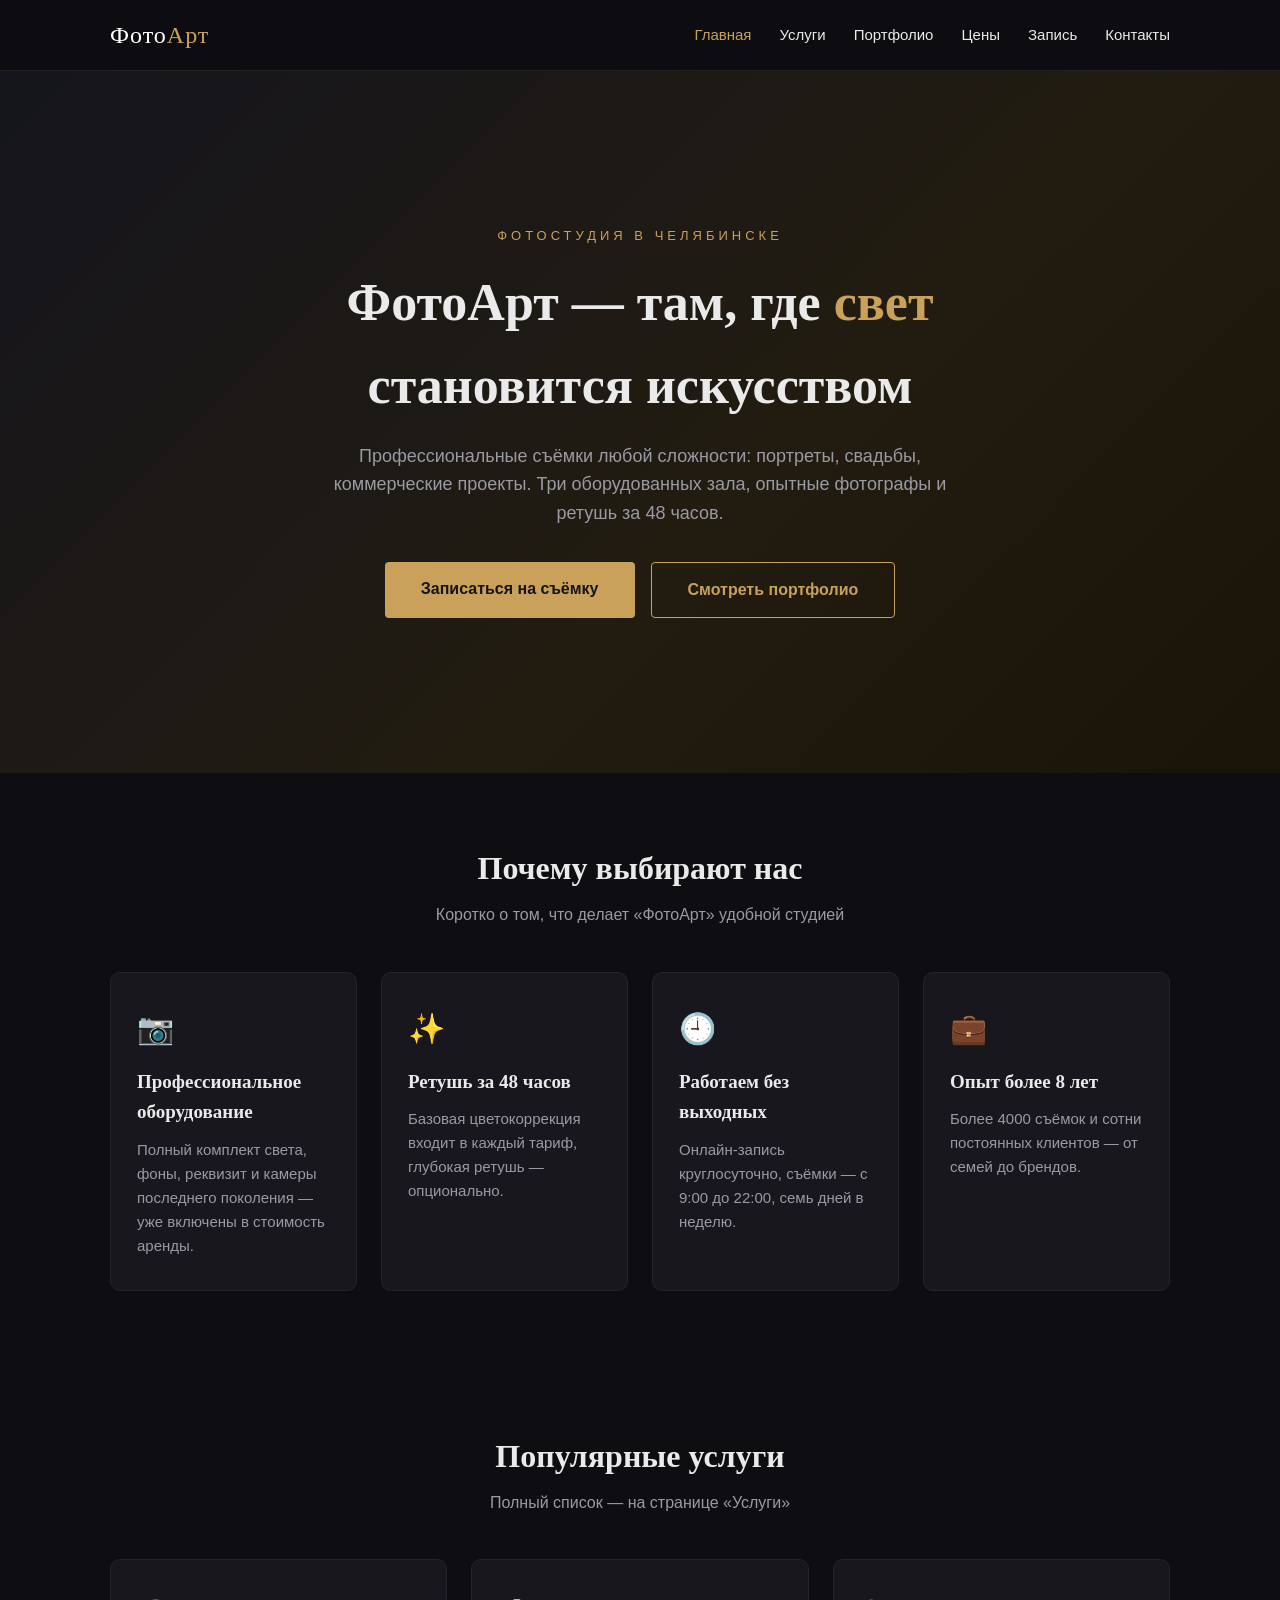
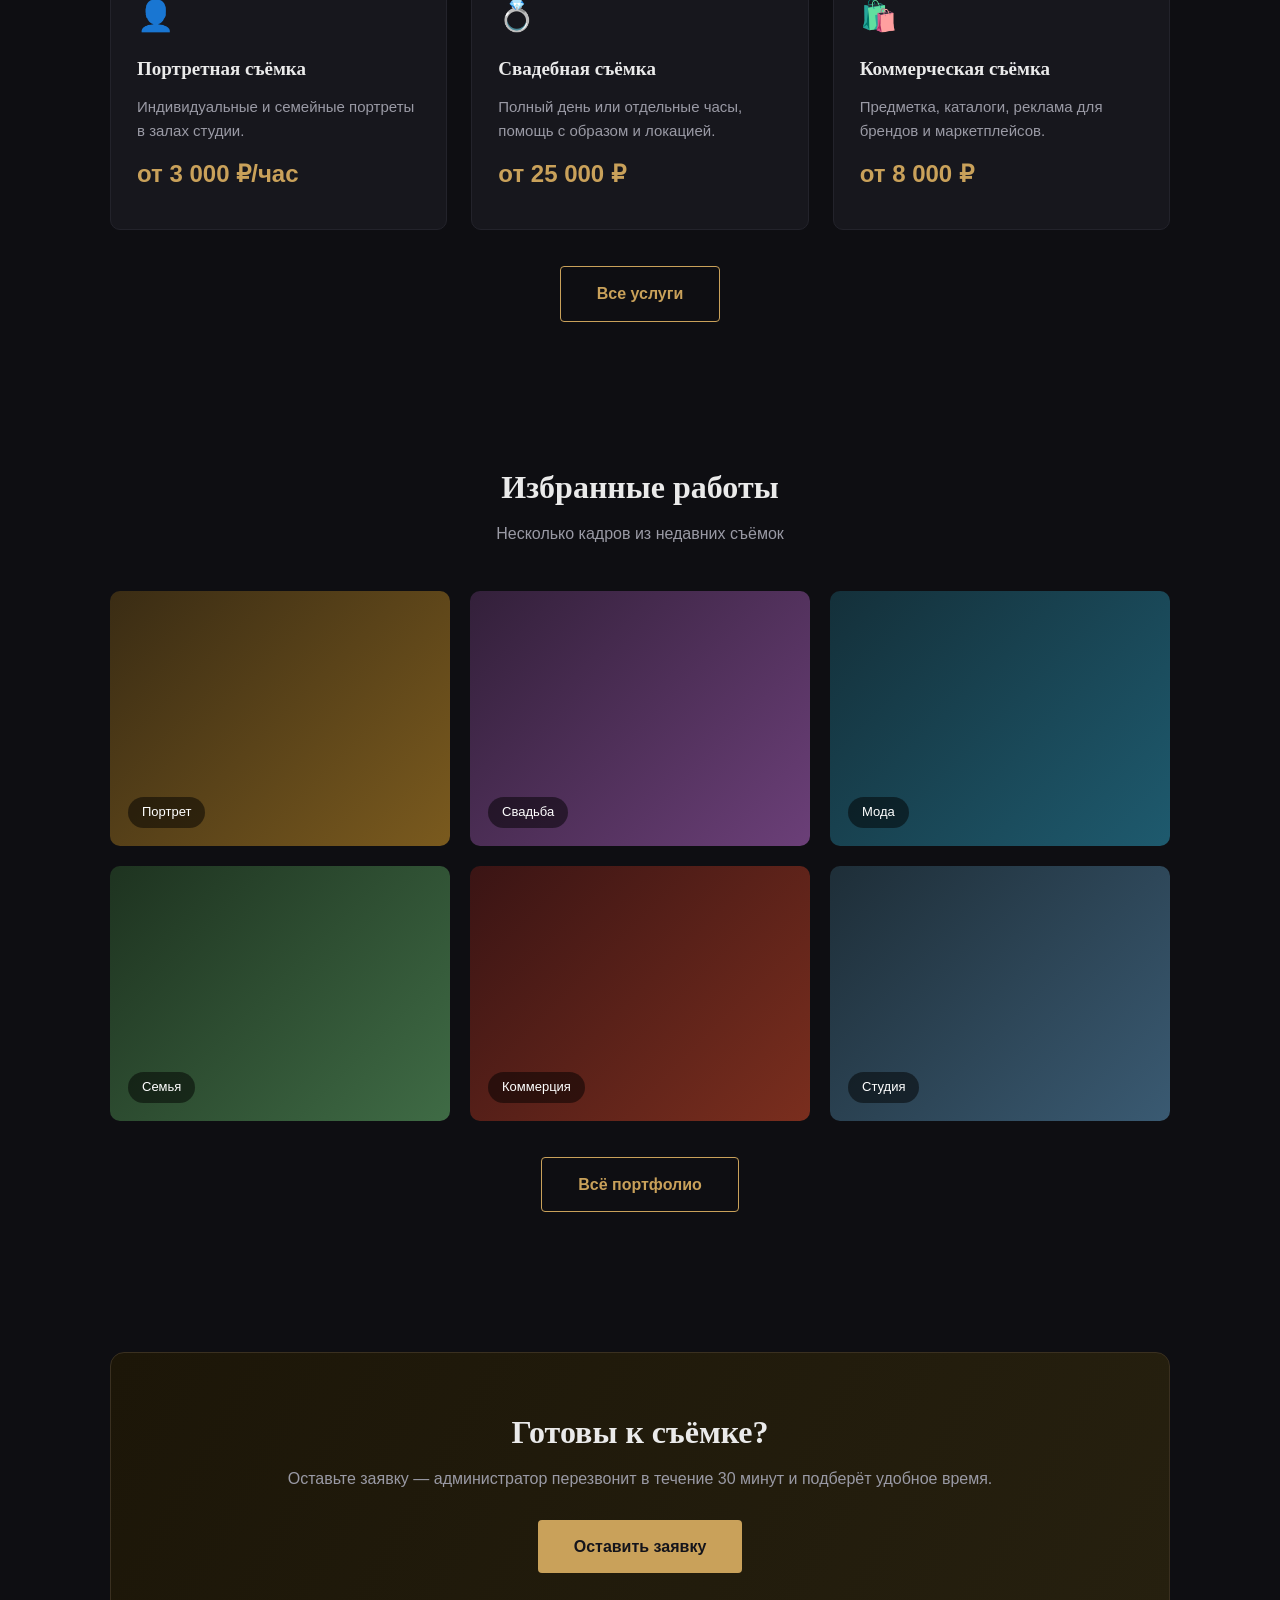
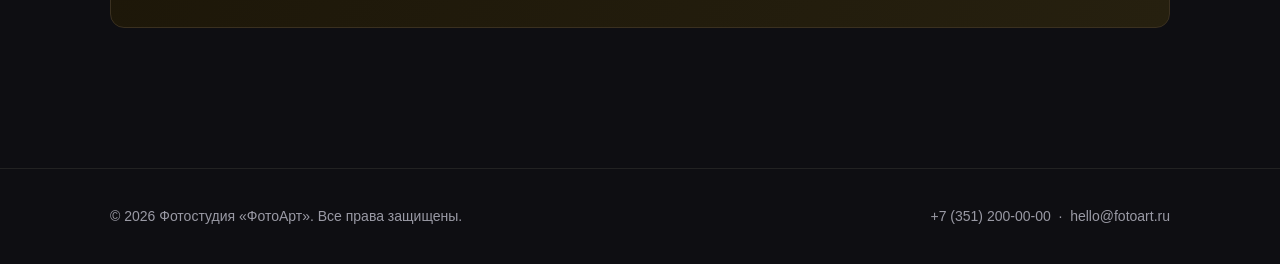
==== index.html @ 707e794a "Add files via upload" ====
<!DOCTYPE html>
<html lang="ru">
<head>
  <meta charset="UTF-8">
  <meta name="viewport" content="width=device-width, initial-scale=1.0">
  <title>ФотоАрт — студия профессиональной фотографии</title>
  <link rel="stylesheet" href="styles.css">
</head>
<body>
  <header class="header">
    <div class="container header-inner">
      <a href="index.html" class="logo">Фото<span>Арт</span></a>
      <nav class="nav" id="nav">
        <a href="index.html">Главная</a>
        <a href="services.html">Услуги</a>
        <a href="portfolio.html">Портфолио</a>
        <a href="price.html">Цены</a>
        <a href="booking.html">Запись</a>
        <a href="contacts.html">Контакты</a>
      </nav>
      <button class="burger" id="burger" aria-label="Меню">
        <span></span><span></span><span></span>
      </button>
    </div>
  </header>

  <main>

    <section class="hero">
      <div class="hero-inner">
        <div class="kicker">Фотостудия в Челябинске</div>
        <h1>ФотоАрт — там, где <span class="gold">свет</span> становится искусством</h1>
        <p>Профессиональные съёмки любой сложности: портреты, свадьбы, коммерческие проекты. Три оборудованных зала, опытные фотографы и ретушь за 48 часов.</p>
        <div class="hero-btns">
          <a href="booking.html" class="btn">Записаться на съёмку</a>
          <a href="portfolio.html" class="btn btn-outline">Смотреть портфолио</a>
        </div>
      </div>
    </section>

    <section class="section">
      <div class="container">
        <h2 class="section-title">Почему выбирают нас</h2>
        <p class="section-sub">Коротко о том, что делает «ФотоАрт» удобной студией</p>
        <div class="cards">
          <div class="card"><div class="icon">📷</div><h3>Профессиональное оборудование</h3><p>Полный комплект света, фоны, реквизит и камеры последнего поколения — уже включены в стоимость аренды.</p></div>
          <div class="card"><div class="icon">✨</div><h3>Ретушь за 48 часов</h3><p>Базовая цветокоррекция входит в каждый тариф, глубокая ретушь — опционально.</p></div>
          <div class="card"><div class="icon">🕘</div><h3>Работаем без выходных</h3><p>Онлайн-запись круглосуточно, съёмки — с 9:00 до 22:00, семь дней в неделю.</p></div>
          <div class="card"><div class="icon">💼</div><h3>Опыт более 8 лет</h3><p>Более 4000 съёмок и сотни постоянных клиентов — от семей до брендов.</p></div>
        </div>
      </div>
    </section>

    <section class="section">
      <div class="container">
        <h2 class="section-title">Популярные услуги</h2>
        <p class="section-sub">Полный список — на странице «Услуги»</p>
        <div class="cards">
          <div class="card"><div class="icon">👤</div><h3>Портретная съёмка</h3><p>Индивидуальные и семейные портреты в залах студии.</p><div class="price">от 3 000 ₽/час</div></div>
          <div class="card"><div class="icon">💍</div><h3>Свадебная съёмка</h3><p>Полный день или отдельные часы, помощь с образом и локацией.</p><div class="price">от 25 000 ₽</div></div>
          <div class="card"><div class="icon">🛍️</div><h3>Коммерческая съёмка</h3><p>Предметка, каталоги, реклама для брендов и маркетплейсов.</p><div class="price">от 8 000 ₽</div></div>
        </div>
        <div style="text-align:center;margin-top:36px;"><a href="services.html" class="btn btn-outline">Все услуги</a></div>
      </div>
    </section>

    <section class="section">
      <div class="container">
        <h2 class="section-title">Избранные работы</h2>
        <p class="section-sub">Несколько кадров из недавних съёмок</p>
        <div class="gallery">
          <div class="tile g1"><span class="tag">Портрет</span></div>
          <div class="tile g3"><span class="tag">Свадьба</span></div>
          <div class="tile g4"><span class="tag">Мода</span></div>
          <div class="tile g6"><span class="tag">Семья</span></div>
          <div class="tile g5"><span class="tag">Коммерция</span></div>
          <div class="tile g9"><span class="tag">Студия</span></div>
        </div>
        <div style="text-align:center;margin-top:36px;"><a href="portfolio.html" class="btn btn-outline">Всё портфолио</a></div>
      </div>
    </section>

    <section class="section">
      <div class="container">
        <div class="cta-band">
          <h2 class="section-title" style="margin-bottom:8px;">Готовы к съёмке?</h2>
          <p class="section-sub" style="margin-bottom:28px;">Оставьте заявку — администратор перезвонит в течение 30 минут и подберёт удобное время.</p>
          <a href="booking.html" class="btn">Оставить заявку</a>
        </div>
      </div>
    </section>

  </main>

  <footer class="footer">
    <div class="container footer-inner">
      <div>© 2026 Фотостудия «ФотоАрт». Все права защищены.</div>
      <div>+7 (351) 200-00-00 &nbsp;·&nbsp; hello@fotoart.ru</div>
    </div>
  </footer>

  <script src="script.js" defer></script>
</body>
</html>
---- styles.css ----
* { margin: 0; padding: 0; box-sizing: border-box; }

:root {
  --bg: #0e0e12;
  --panel: #17171d;
  --accent: #c9a15a;
  --accent-light: #dfb977;
  --text: #eaeaea;
  --muted: #9a9aa5;
}

html { scroll-behavior: smooth; }

body {
  background: var(--bg);
  color: var(--text);
  font-family: 'Segoe UI', Arial, sans-serif;
  line-height: 1.6;
}

.container { max-width: 1100px; margin: 0 auto; padding: 0 20px; }

h1, h2, h3 { font-family: Georgia, 'Times New Roman', serif; font-weight: 600; }
.gold { color: var(--accent); }

/* ---------- Header ---------- */
.header {
  position: sticky; top: 0; z-index: 100;
  background: rgba(14,14,18,.94);
  border-bottom: 1px solid #222;
  backdrop-filter: blur(6px);
}
.header-inner { display: flex; align-items: center; justify-content: space-between; height: 70px; }
.logo { font-family: Georgia, serif; font-size: 24px; color: #fff; text-decoration: none; letter-spacing: 1px; }
.logo span { color: var(--accent); }
.nav { display: flex; gap: 28px; }
.nav a { color: var(--text); text-decoration: none; font-size: 15px; transition: color .2s; }
.nav a:hover, .nav a.active { color: var(--accent); }

.burger { display: none; width: 42px; height: 42px; background: none; border: none; cursor: pointer; }
.burger span { display: block; width: 24px; height: 2px; background: var(--accent); margin: 5px auto; }

/* ---------- Hero ---------- */
.hero {
  min-height: 78vh;
  display: flex; align-items: center; text-align: center;
  background: linear-gradient(135deg, #15151d 0%, #221c10 60%, #1a1408 100%);
}
.hero-inner { max-width: 760px; margin: 0 auto; padding: 40px 20px; }
.hero .kicker { letter-spacing: 4px; text-transform: uppercase; font-size: 13px; color: var(--accent); }
.hero h1 { font-size: 52px; margin: 14px 0 6px; }
.hero p { color: var(--muted); font-size: 18px; max-width: 620px; margin: 14px auto 34px; }
.hero-btns { display: flex; gap: 16px; justify-content: center; flex-wrap: wrap; }

.btn {
  display: inline-block; background: var(--accent); color: #14141b;
  padding: 14px 36px; border-radius: 4px; text-decoration: none;
  font-weight: 600; transition: background .2s, transform .2s; border: none; cursor: pointer;
}
.btn:hover { background: var(--accent-light); transform: translateY(-2px); }
.btn-outline { background: transparent; color: var(--accent); border: 1px solid var(--accent); }
.btn-outline:hover { background: rgba(201,161,90,.12); }

/* ---------- Sections ---------- */
.section { padding: 70px 0; }
.section-title { font-size: 32px; text-align: center; margin-bottom: 8px; }
.section-sub { color: var(--muted); text-align: center; margin-bottom: 44px; }

.cards { display: grid; grid-template-columns: repeat(auto-fit, minmax(230px, 1fr)); gap: 24px; }
.card {
  background: var(--panel); padding: 32px 26px; border-radius: 10px;
  border: 1px solid #23232b; transition: transform .25s, border-color .25s;
}
.card:hover { transform: translateY(-6px); border-color: var(--accent); }
.card .icon { font-size: 30px; margin-bottom: 14px; }
.card h3 { margin-bottom: 10px; font-size: 19px; }
.card p { color: var(--muted); font-size: 15px; }
.card .price { font-size: 24px; color: var(--accent); font-weight: 700; margin: 12px 0 4px; }
.card ul { list-style: none; margin: 14px 0 20px; }
.card li { padding: 6px 0; color: var(--muted); border-bottom: 1px dashed #2a2a33; font-size: 14px; }
.card.featured { border-color: var(--accent); }

.cta-band {
  background: linear-gradient(120deg, #1c1608, #26200f);
  border: 1px solid #3a3020; border-radius: 14px;
  text-align: center; padding: 54px 24px;
}

/* ---------- Gallery ---------- */
.filters { display: flex; gap: 12px; justify-content: center; margin-bottom: 36px; flex-wrap: wrap; }
.filters button {
  background: var(--panel); color: var(--text); border: 1px solid #2a2a33;
  padding: 9px 24px; border-radius: 30px; cursor: pointer; font-size: 14px; transition: .2s;
}
.filters button:hover, .filters button.active { background: var(--accent); color: #14141b; border-color: var(--accent); }

.gallery { display: grid; grid-template-columns: repeat(auto-fit, minmax(280px, 1fr)); gap: 20px; }
.tile {
  aspect-ratio: 4/3; border-radius: 10px; display: flex;
  align-items: flex-end; padding: 18px; color: #fff; overflow: hidden;
  transition: transform .25s;
}
.tile:hover { transform: scale(1.02); }
.tile .tag { background: rgba(0,0,0,.5); padding: 5px 14px; border-radius: 20px; font-size: 13px; }
.g1 { background: linear-gradient(135deg,#3a2c14,#7a5a1e); }
.g2 { background: linear-gradient(135deg,#20242e,#4a5060); }
.g3 { background: linear-gradient(135deg,#33203a,#6b3f78); }
.g4 { background: linear-gradient(135deg,#14303a,#1e5a6e); }
.g5 { background: linear-gradient(135deg,#3a1414,#7a2e1e); }
.g6 { background: linear-gradient(135deg,#1e3320,#3f6b45); }
.g7 { background: linear-gradient(135deg,#2e1e38,#5a3a78); }
.g8 { background: linear-gradient(135deg,#38261e,#7a5a3a); }
.g9 { background: linear-gradient(135deg,#1e2e38,#3a5a72); }

/* ---------- Table ---------- */
.price-table { width: 100%; border-collapse: collapse; margin-top: 10px; }
.price-table th, .price-table td { padding: 12px 14px; border-bottom: 1px solid #23232b; text-align: left; font-size: 15px; }
.price-table th { color: var(--accent); font-weight: 600; }
.price-table td:last-child, .price-table th:last-child { text-align: right; color: var(--text); }

/* ---------- Form ---------- */
.form { max-width: 680px; margin: 0 auto; background: var(--panel); padding: 38px; border-radius: 12px; border: 1px solid #23232b; }
.form-row { margin-bottom: 18px; }
.form-grid { display: grid; grid-template-columns: 1fr 1fr; gap: 18px; }
label { display: block; margin-bottom: 6px; font-size: 14px; color: var(--muted); }
input, select, textarea {
  width: 100%; background: #0e0e12; border: 1px solid #2c2c35; color: var(--text);
  padding: 12px 14px; border-radius: 6px; font-size: 15px; font-family: inherit;
}
input:focus, select:focus, textarea:focus { outline: none; border-color: var(--accent); }
.error { color: #e26d6d; font-size: 13px; margin-top: 4px; display: none; }
.error.show { display: block; }
.success { display: none; color: #7bc47f; margin-top: 16px; text-align: center; }
.success.show { display: block; }

/* ---------- Contacts ---------- */
.contact-cards { display: grid; grid-template-columns: repeat(auto-fit, minmax(230px, 1fr)); gap: 24px; margin-bottom: 40px; }
.map-stub {
  border-radius: 12px; border: 1px solid #23232b; height: 300px;
  background:
    repeating-linear-gradient(0deg, transparent 0 39px, #1c1c24 39px 40px),
    repeating-linear-gradient(90deg, transparent 0 39px, #1c1c24 39px 40px),
    linear-gradient(135deg, #131318, #1b1b24);
  display: flex; align-items: center; justify-content: center;
  color: var(--muted); font-size: 14px;
}

/* ---------- Footer ---------- */
.footer { border-top: 1px solid #222; padding: 36px 0; margin-top: 70px; color: var(--muted); font-size: 14px; }
.footer-inner { display: flex; justify-content: space-between; flex-wrap: wrap; gap: 12px; }

/* ---------- Adaptive ---------- */
@media (max-width: 768px) {
  .burger { display: block; }
  .nav {
    position: fixed; top: 70px; left: 0; right: 0;
    background: #12121a; flex-direction: column; padding: 22px; gap: 18px;
    display: none; border-bottom: 1px solid #222;
  }
  .nav.open { display: flex; }
  .hero h1 { font-size: 34px; }
  .section-title { font-size: 26px; }
  .form-grid { grid-template-columns: 1fr; }
  .section { padding: 50px 0; }
}
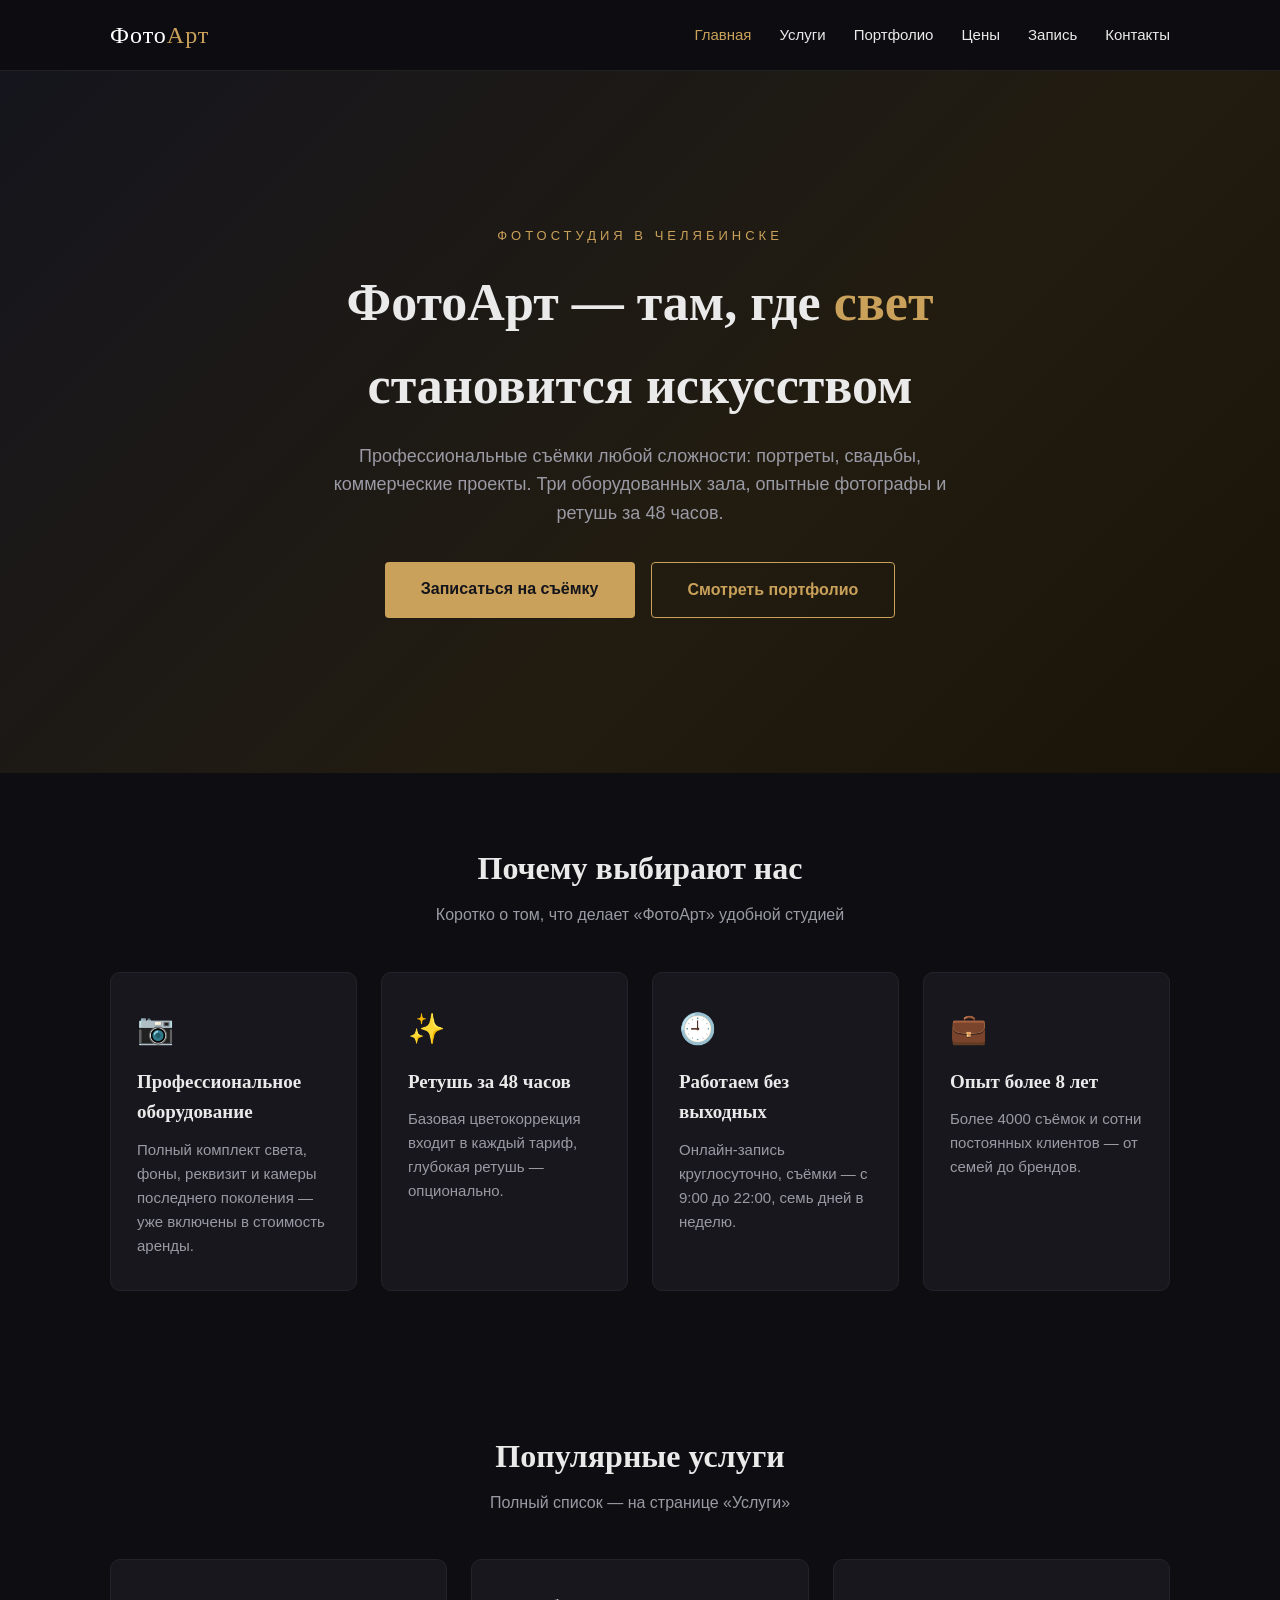
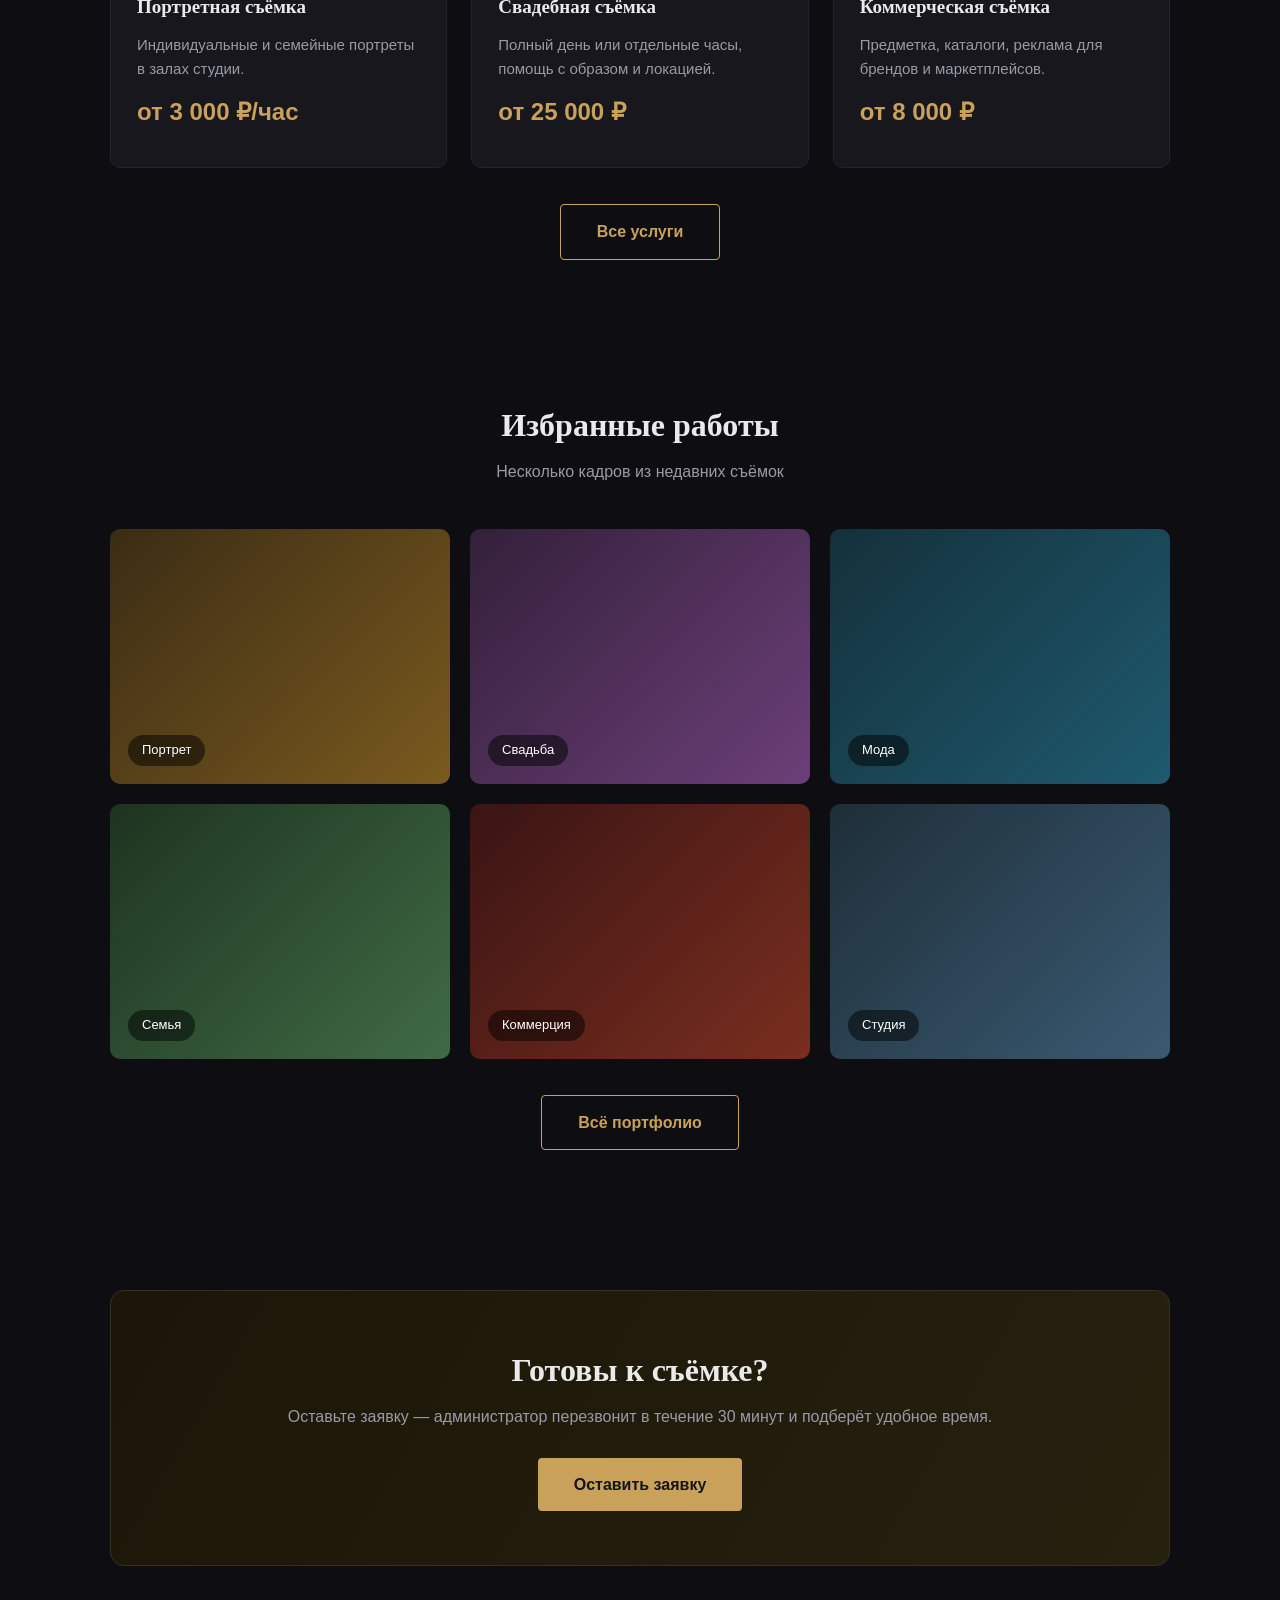
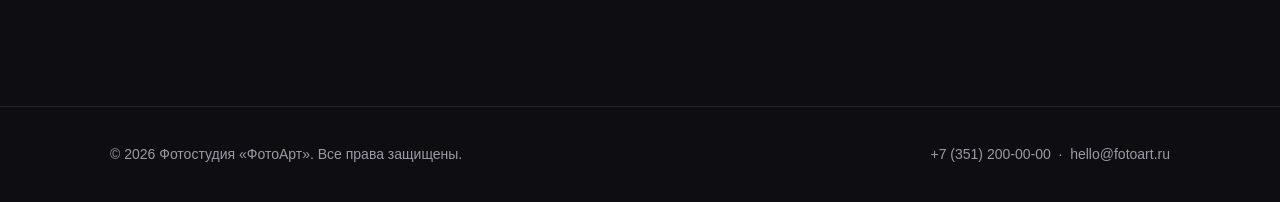
==== commit b7d3cd83: "Update index.html - remove icons" ====
--- a/index.html
+++ b/index.html
@@ -56,9 +56,9 @@
         <h2 class="section-title">Популярные услуги</h2>
         <p class="section-sub">Полный список — на странице «Услуги»</p>
         <div class="cards">
-          <div class="card"><div class="icon">👤</div><h3>Портретная съёмка</h3><p>Индивидуальные и семейные портреты в залах студии.</p><div class="price">от 3 000 ₽/час</div></div>
-          <div class="card"><div class="icon">💍</div><h3>Свадебная съёмка</h3><p>Полный день или отдельные часы, помощь с образом и локацией.</p><div class="price">от 25 000 ₽</div></div>
-          <div class="card"><div class="icon">🛍️</div><h3>Коммерческая съёмка</h3><p>Предметка, каталоги, реклама для брендов и маркетплейсов.</p><div class="price">от 8 000 ₽</div></div>
+          <div class="card"><h3>Портретная съёмка</h3><p>Индивидуальные и семейные портреты в залах студии.</p><div class="price">от 3 000 ₽/час</div></div>
+          <div class="card"><h3>Свадебная съёмка</h3><p>Полный день или отдельные часы, помощь с образом и локацией.</p><div class="price">от 25 000 ₽</div></div>
+          <div class="card"><h3>Коммерческая съёмка</h3><p>Предметка, каталоги, реклама для брендов и маркетплейсов.</p><div class="price">от 8 000 ₽</div></div>
         </div>
         <div style="text-align:center;margin-top:36px;"><a href="services.html" class="btn btn-outline">Все услуги</a></div>
       </div>
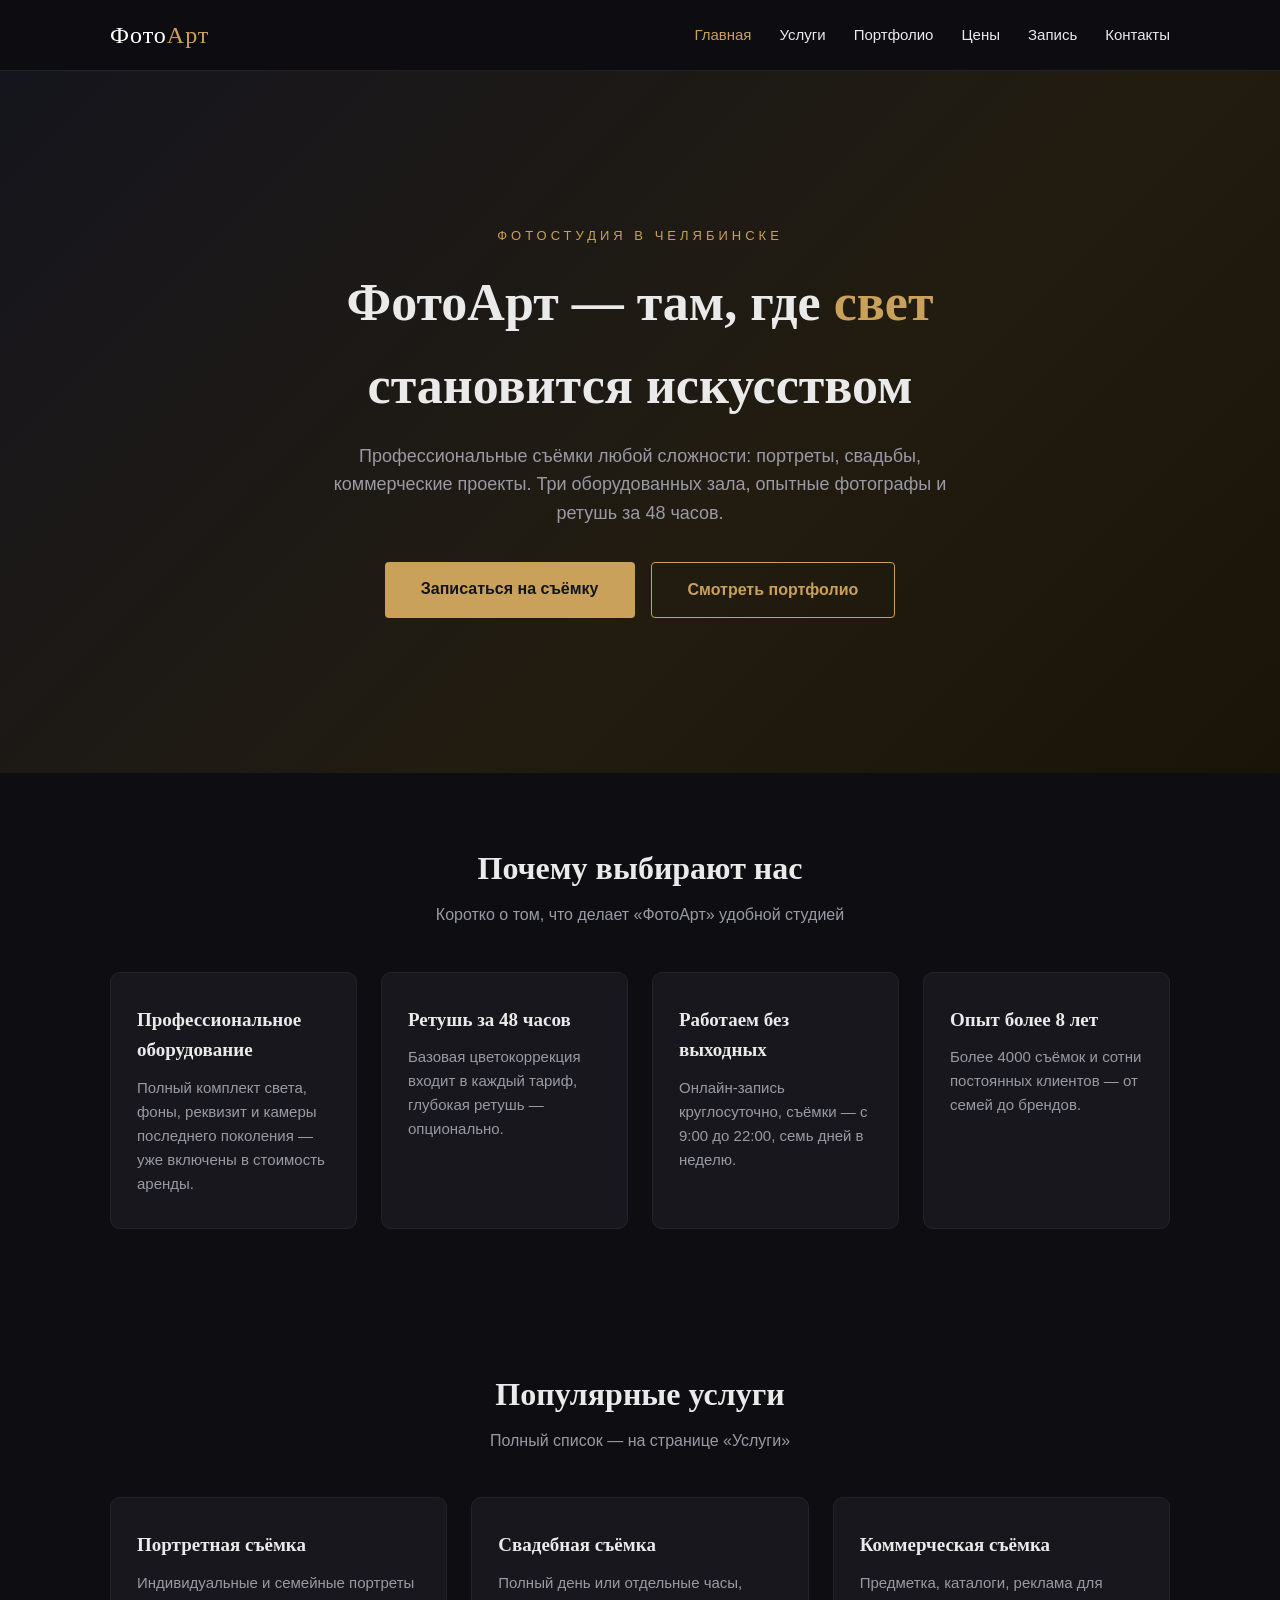
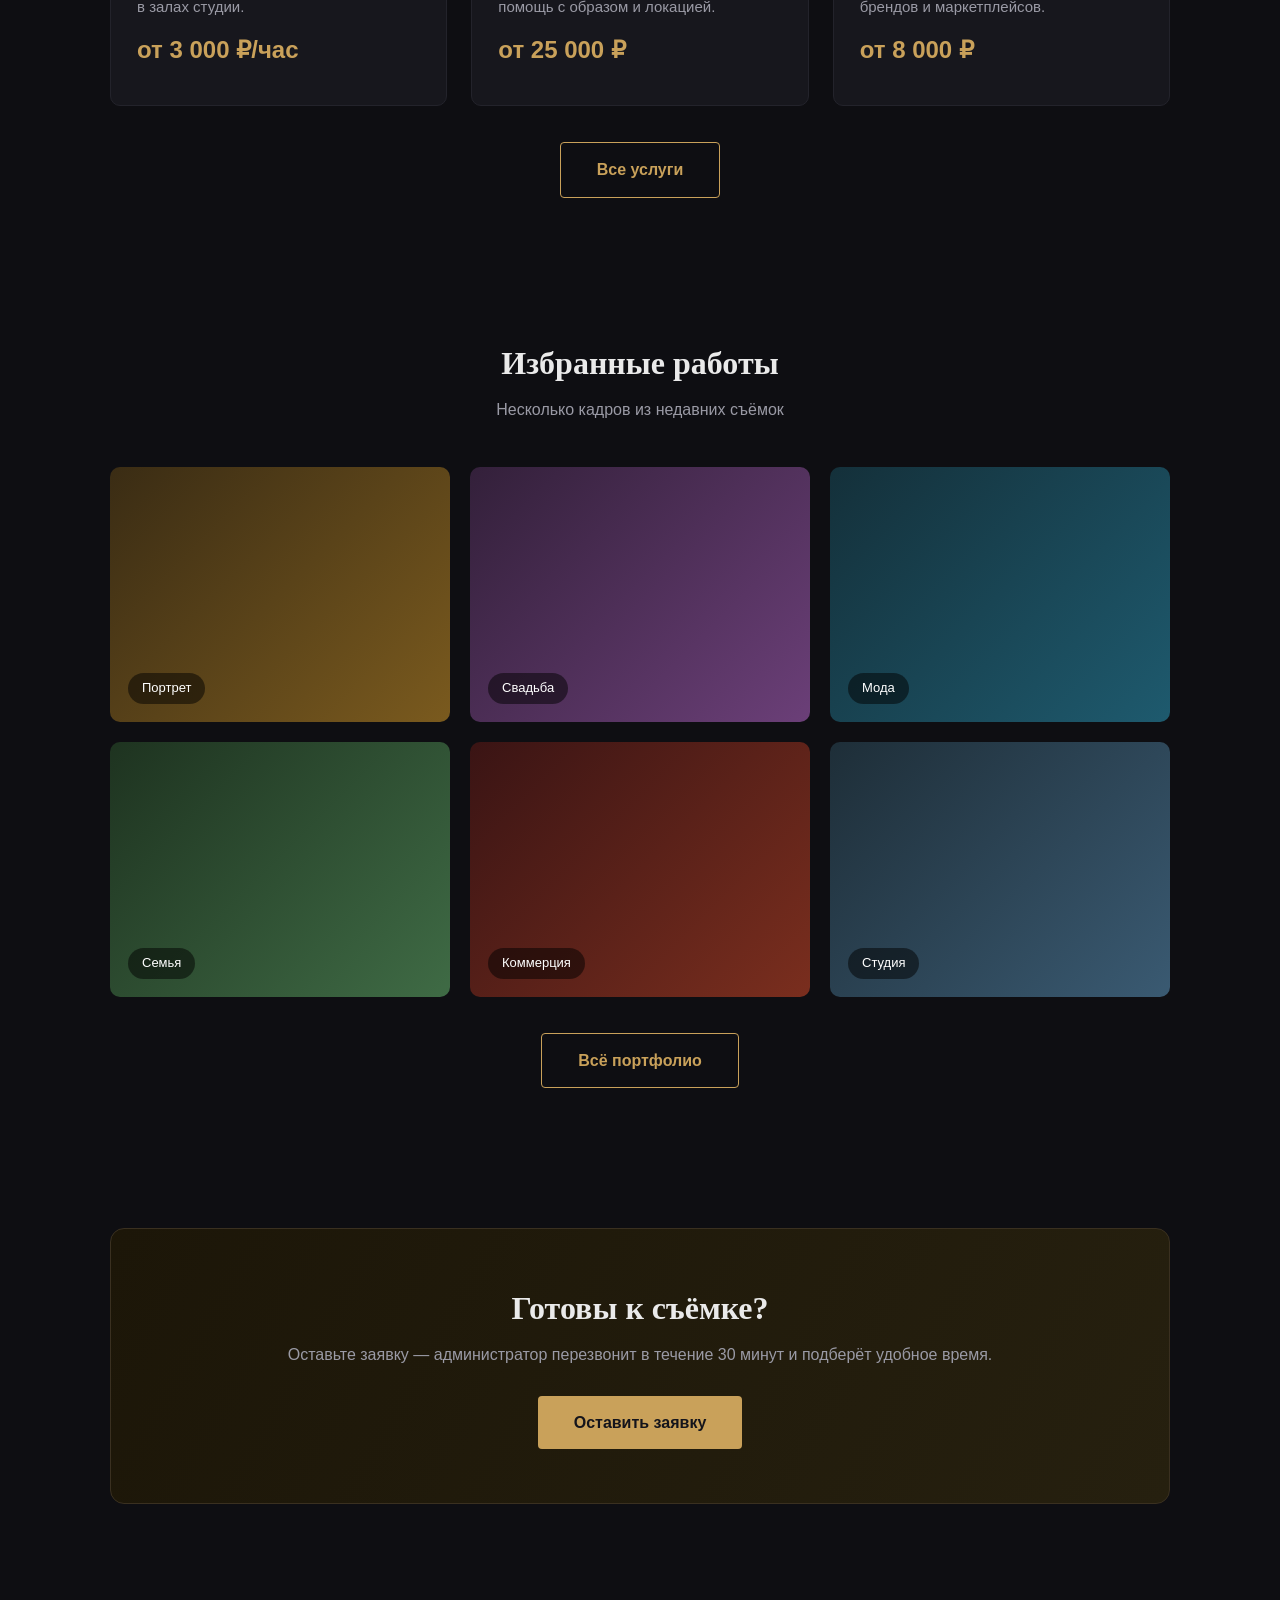
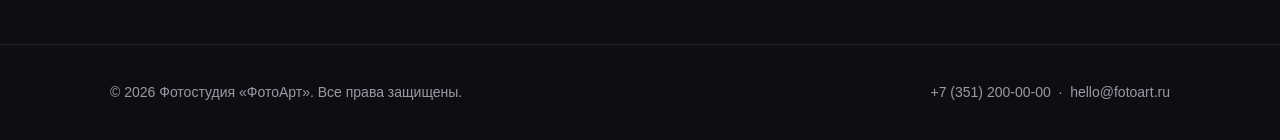
==== commit a45d81ee: "Update index.html - remove icons2" ====
--- a/index.html
+++ b/index.html
@@ -43,10 +43,10 @@
         <h2 class="section-title">Почему выбирают нас</h2>
         <p class="section-sub">Коротко о том, что делает «ФотоАрт» удобной студией</p>
         <div class="cards">
-          <div class="card"><div class="icon">📷</div><h3>Профессиональное оборудование</h3><p>Полный комплект света, фоны, реквизит и камеры последнего поколения — уже включены в стоимость аренды.</p></div>
-          <div class="card"><div class="icon">✨</div><h3>Ретушь за 48 часов</h3><p>Базовая цветокоррекция входит в каждый тариф, глубокая ретушь — опционально.</p></div>
-          <div class="card"><div class="icon">🕘</div><h3>Работаем без выходных</h3><p>Онлайн-запись круглосуточно, съёмки — с 9:00 до 22:00, семь дней в неделю.</p></div>
-          <div class="card"><div class="icon">💼</div><h3>Опыт более 8 лет</h3><p>Более 4000 съёмок и сотни постоянных клиентов — от семей до брендов.</p></div>
+          <div class="card"><h3>Профессиональное оборудование</h3><p>Полный комплект света, фоны, реквизит и камеры последнего поколения — уже включены в стоимость аренды.</p></div>
+          <div class="card"><h3>Ретушь за 48 часов</h3><p>Базовая цветокоррекция входит в каждый тариф, глубокая ретушь — опционально.</p></div>
+          <div class="card"><h3>Работаем без выходных</h3><p>Онлайн-запись круглосуточно, съёмки — с 9:00 до 22:00, семь дней в неделю.</p></div>
+          <div class="card"><h3>Опыт более 8 лет</h3><p>Более 4000 съёмок и сотни постоянных клиентов — от семей до брендов.</p></div>
         </div>
       </div>
     </section>
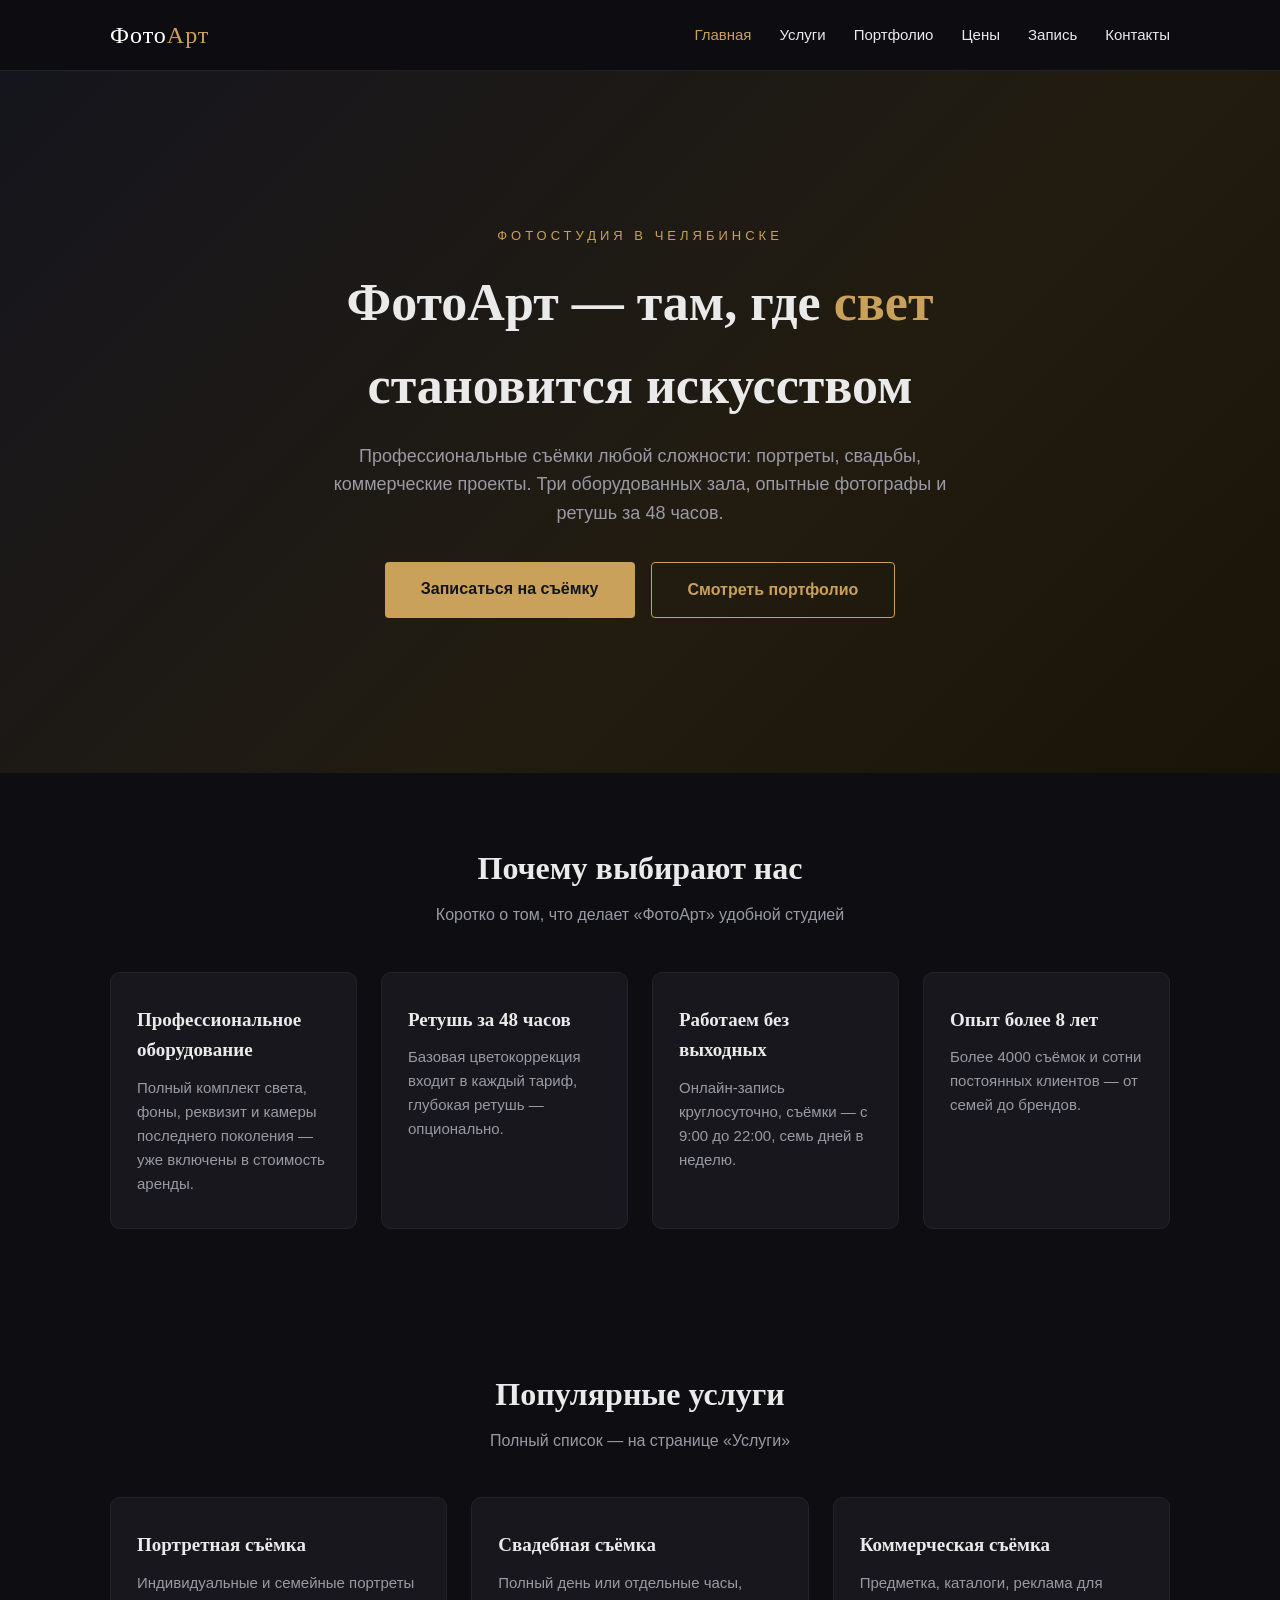
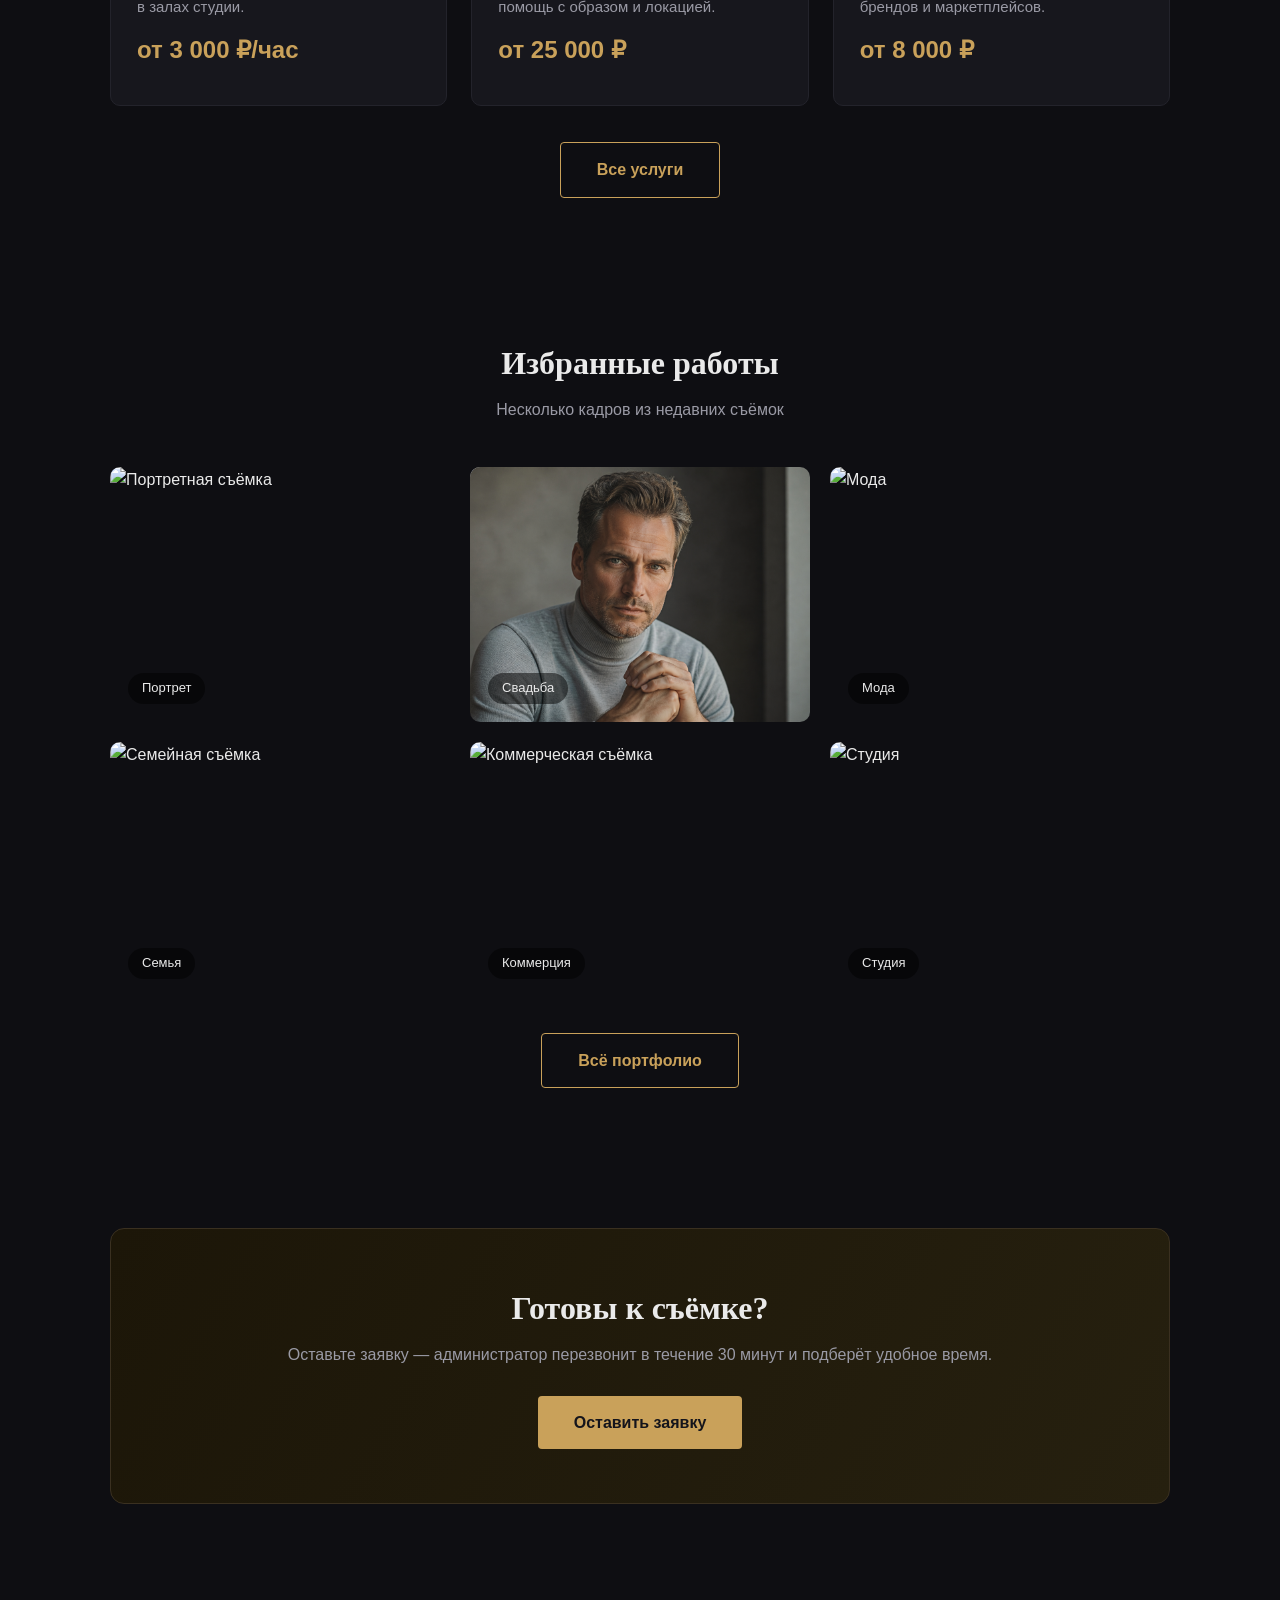
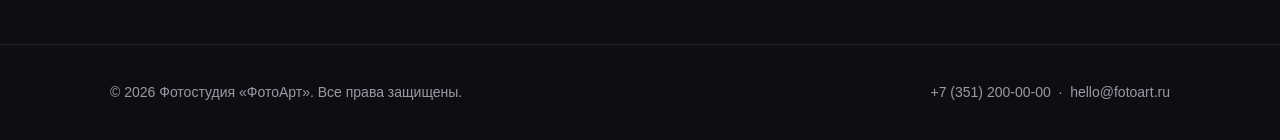
==== commit fc48bc4b: "Update index.html add main img" ====
--- a/index.html
+++ b/index.html
@@ -69,12 +69,12 @@
         <h2 class="section-title">Избранные работы</h2>
         <p class="section-sub">Несколько кадров из недавних съёмок</p>
         <div class="gallery">
-          <div class="tile g1"><span class="tag">Портрет</span></div>
-          <div class="tile g3"><span class="tag">Свадьба</span></div>
-          <div class="tile g4"><span class="tag">Мода</span></div>
-          <div class="tile g6"><span class="tag">Семья</span></div>
-          <div class="tile g5"><span class="tag">Коммерция</span></div>
-          <div class="tile g9"><span class="tag">Студия</span></div>
+          <div class="tile"><img src="img/main-portrait-1.png" alt="Портретная съёмка"><span class="tag">Портрет</span></div>
+          <div class="tile"><img src="img/main-wedding-1.png" alt="Свадебная съёмка"><img src="img/portrait-1.png" alt="Портретная съёмка"><span class="tag">Свадьба</span></div>
+          <div class="tile"><img src="img/main-style-1.png" alt="Мода"><span class="tag">Мода</span></div>
+          <div class="tile"><img src="img/main-family-1.png" alt="Семейная съёмка"><span class="tag">Семья</span></div>
+          <div class="tile"><img src="img/main-commercial-1.png" alt="Коммерческая съёмка"><span class="tag">Коммерция</span></div>
+          <div class="tile"><img src="img/main-studio-1.png" alt="Студия"><span class="tag">Студия</span></div>
         </div>
         <div style="text-align:center;margin-top:36px;"><a href="portfolio.html" class="btn btn-outline">Всё портфолио</a></div>
       </div>
--- a/styles.css
+++ b/styles.css
@@ -97,12 +97,31 @@
 
 .gallery { display: grid; grid-template-columns: repeat(auto-fit, minmax(280px, 1fr)); gap: 20px; }
 .tile {
-  aspect-ratio: 4/3; border-radius: 10px; display: flex;
-  align-items: flex-end; padding: 18px; color: #fff; overflow: hidden;
+  position: relative;
+  aspect-ratio: 4/3;
+  border-radius: 10px;
+  overflow: hidden;
   transition: transform .25s;
 }
 .tile:hover { transform: scale(1.02); }
-.tile .tag { background: rgba(0,0,0,.5); padding: 5px 14px; border-radius: 20px; font-size: 13px; }
+.tile img {
+  position: absolute;
+  inset: 0;
+  width: 100%;
+  height: 100%;
+  object-fit: cover;
+  transition: transform .4s;
+}
+.tile:hover img { transform: scale(1.05); }
+.tile .tag {
+  position: absolute;
+  left: 18px;
+  bottom: 18px;
+  background: rgba(0,0,0,.5);
+  padding: 5px 14px;
+  border-radius: 20px;
+  font-size: 13px;
+}
 .g1 { background: linear-gradient(135deg,#3a2c14,#7a5a1e); }
 .g2 { background: linear-gradient(135deg,#20242e,#4a5060); }
 .g3 { background: linear-gradient(135deg,#33203a,#6b3f78); }
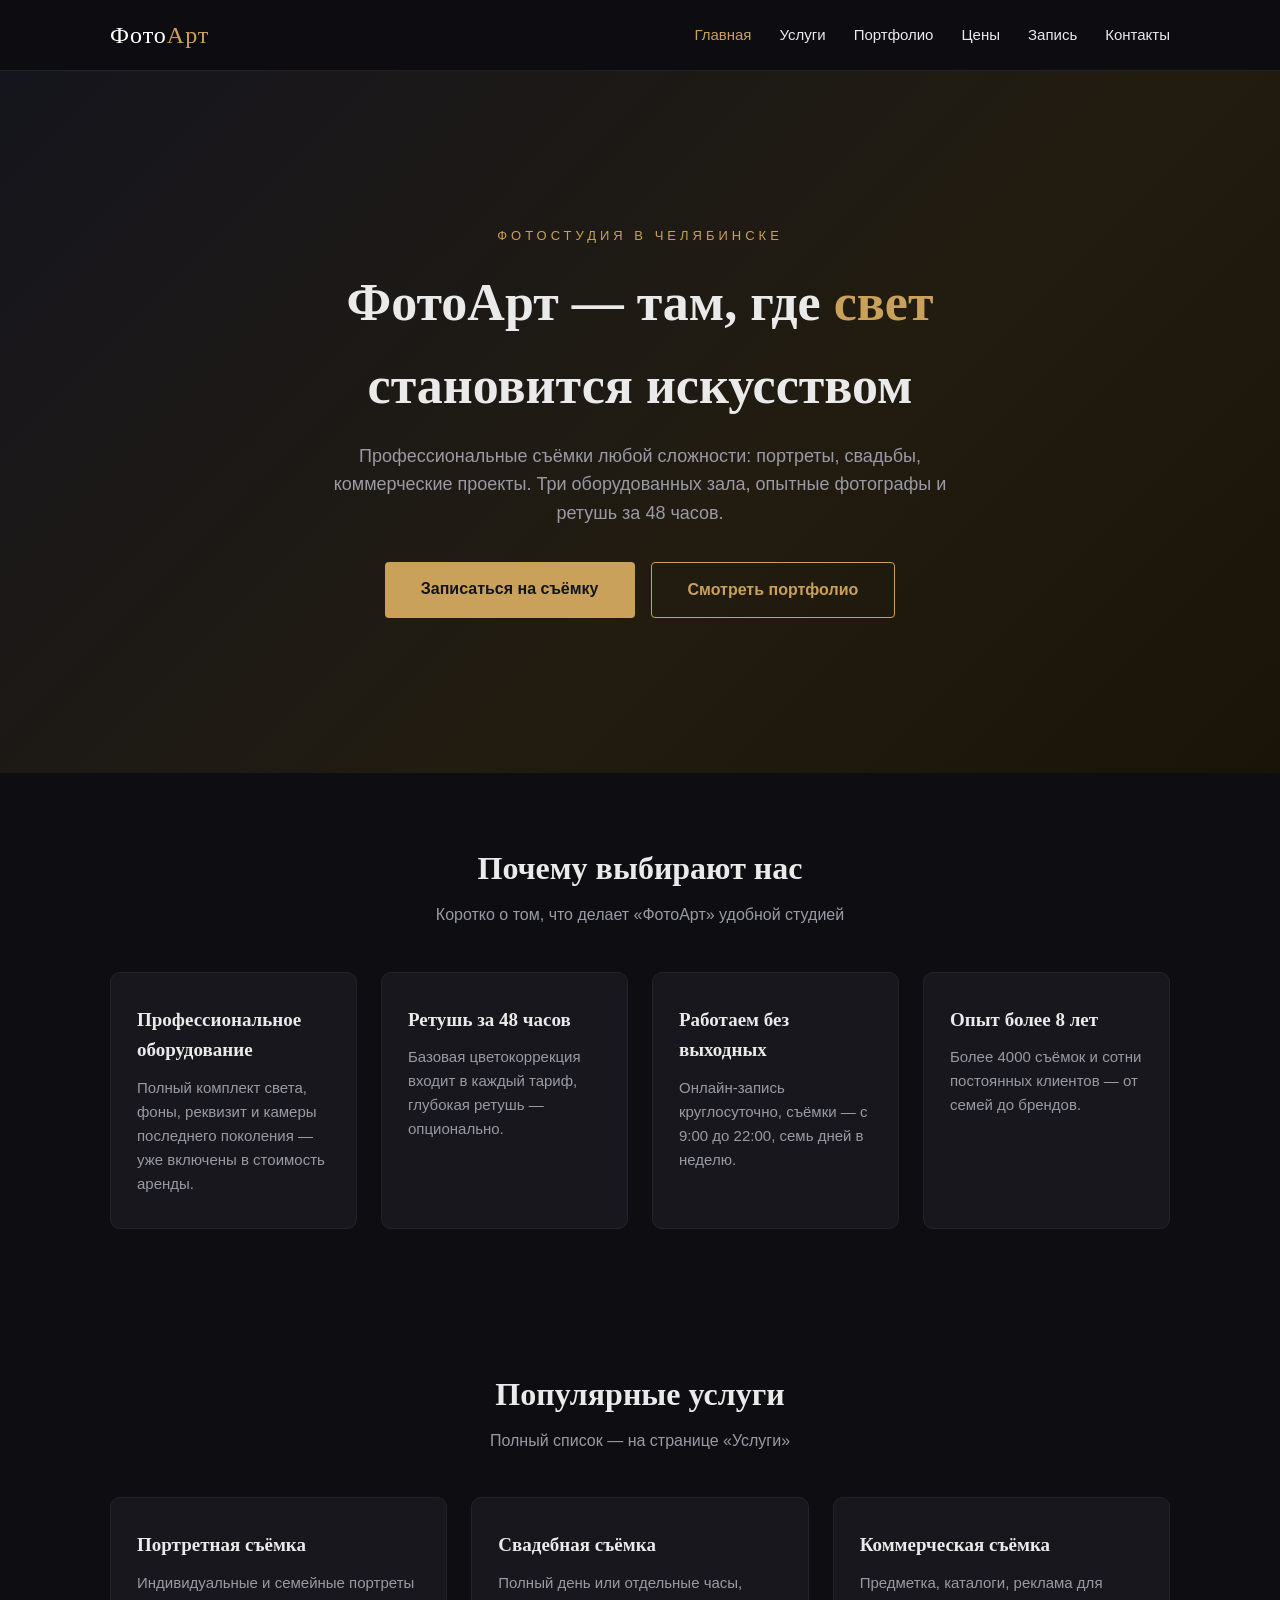
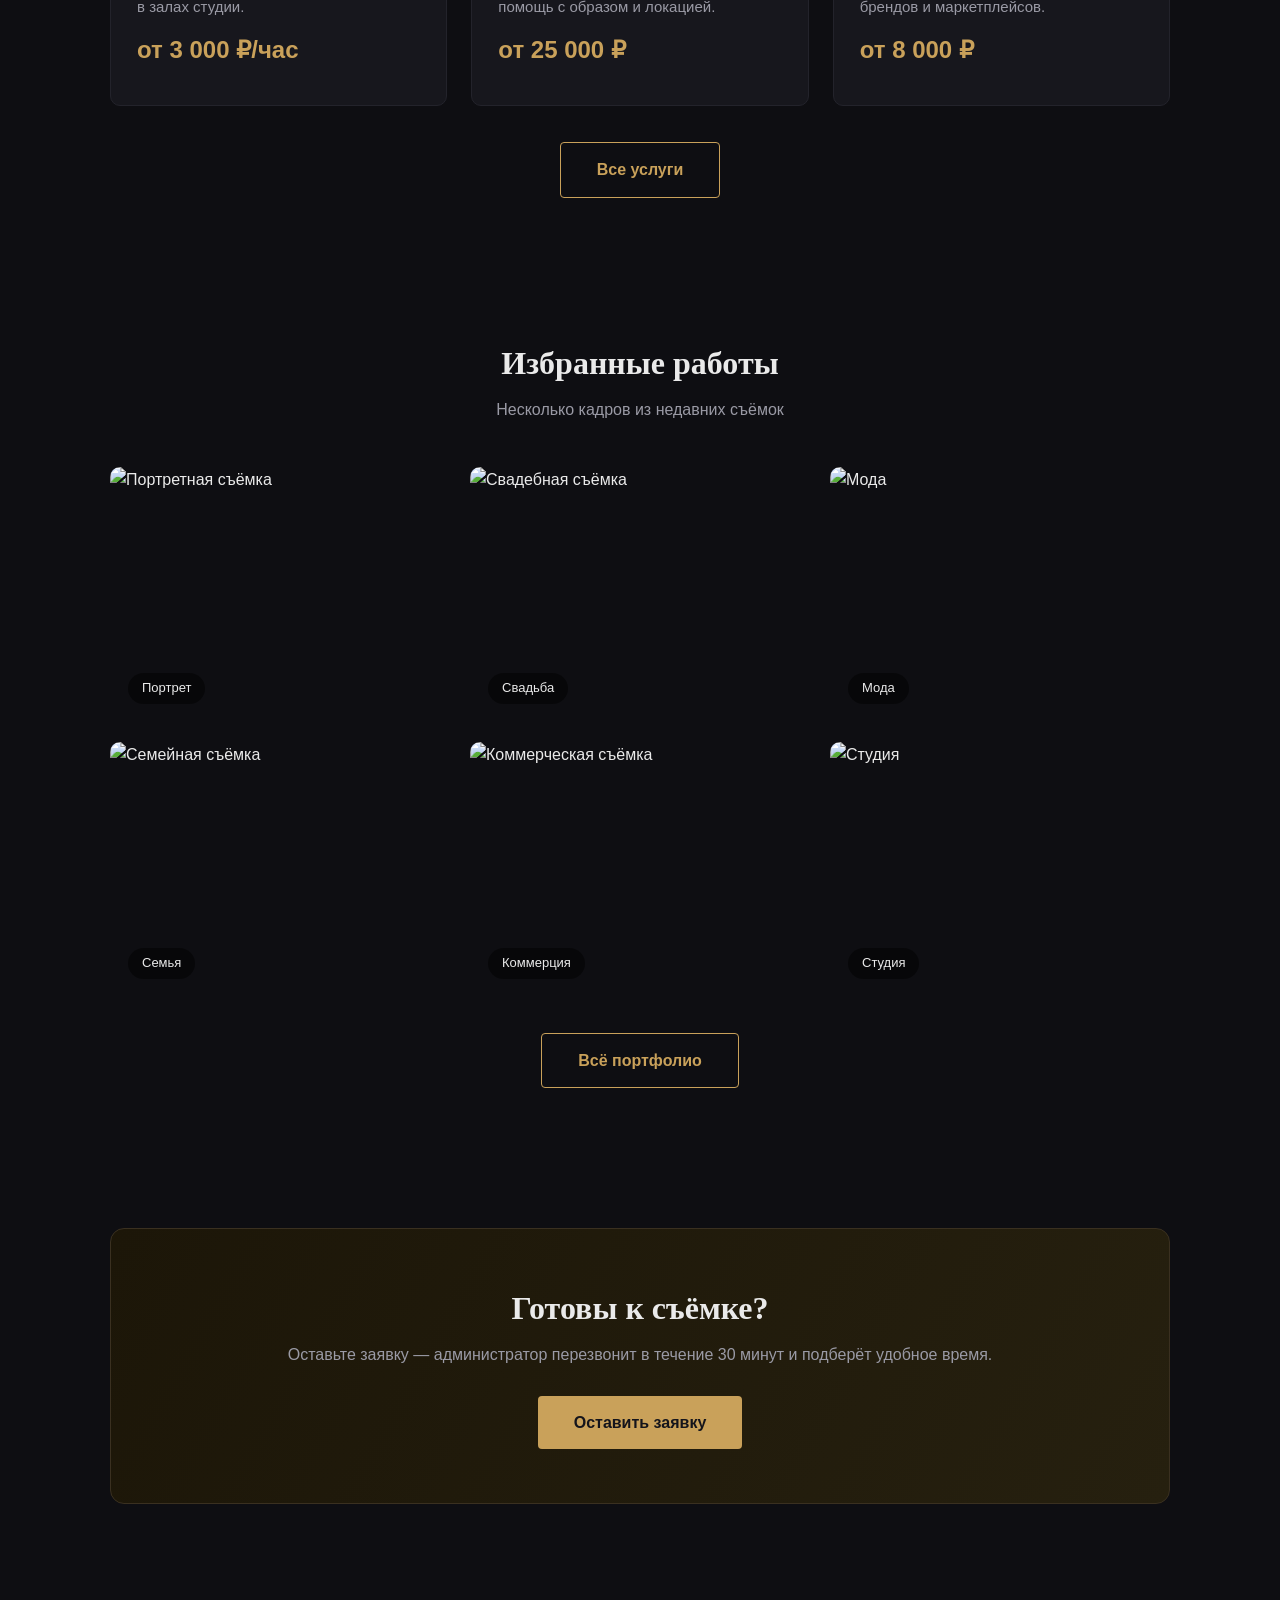
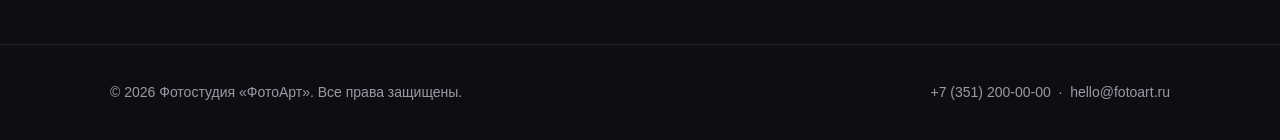
==== commit e1636651: "Update index.html" ====
--- a/index.html
+++ b/index.html
@@ -70,7 +70,7 @@
         <p class="section-sub">Несколько кадров из недавних съёмок</p>
         <div class="gallery">
           <div class="tile"><img src="img/main-portrait-1.png" alt="Портретная съёмка"><span class="tag">Портрет</span></div>
-          <div class="tile"><img src="img/main-wedding-1.png" alt="Свадебная съёмка"><img src="img/portrait-1.png" alt="Портретная съёмка"><span class="tag">Свадьба</span></div>
+          <div class="tile"><img src="img/main-wedding-1.png" alt="Свадебная съёмка"><span class="tag">Свадьба</span></div>
           <div class="tile"><img src="img/main-style-1.png" alt="Мода"><span class="tag">Мода</span></div>
           <div class="tile"><img src="img/main-family-1.png" alt="Семейная съёмка"><span class="tag">Семья</span></div>
           <div class="tile"><img src="img/main-commercial-1.png" alt="Коммерческая съёмка"><span class="tag">Коммерция</span></div>
